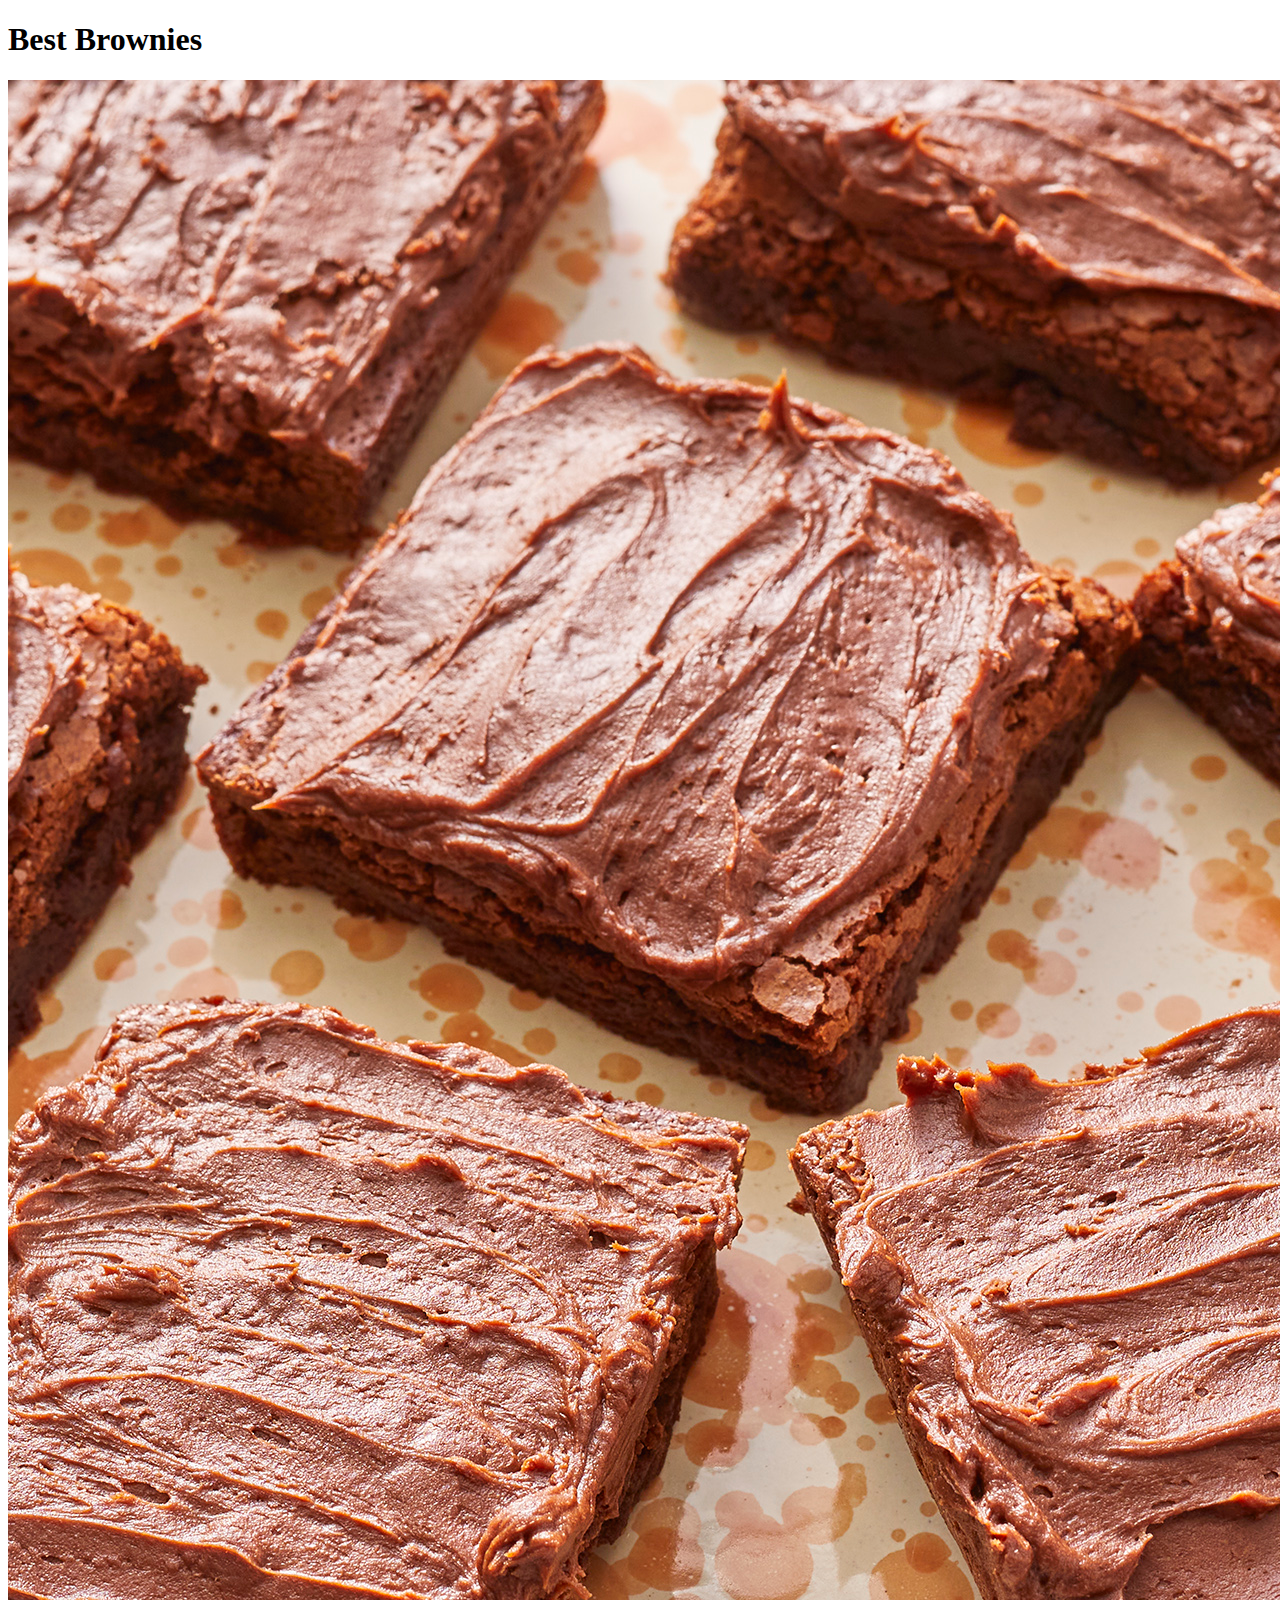
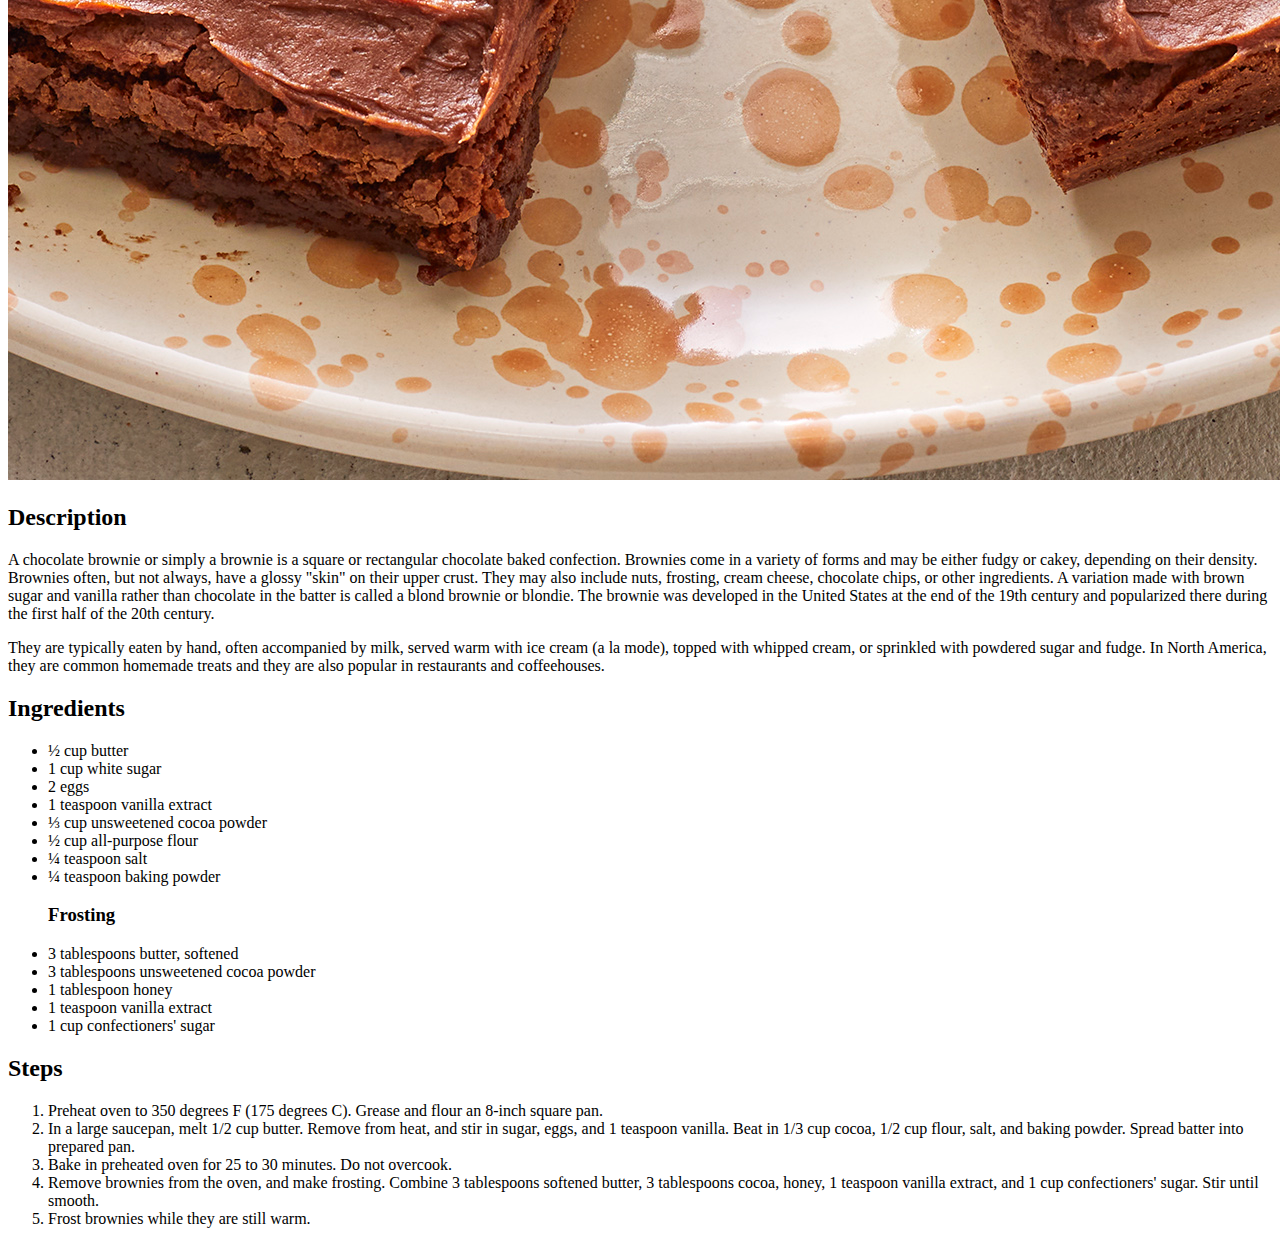
==== recipes/best-brownies.html @ 72243fcd "Rename files to naming convention" ====
<!DOCTYPE html>
<html lang="en">
  <head>
    <meta charset="UTF-8">
    <meta http-equiv="X-UA-Compatible" content="IE=edge">
    <meta name="viewport" content="width=device-width, initial-scale=1.0">
    <title>Best Brownies</title>
  </head>
  
  <body>
    <h1>Best Brownies</h1>
      <img src="../img/bestbrownies.jpeg">
      <h2>Description</h2>
        <p>
          A chocolate brownie or simply a brownie is a square or rectangular chocolate baked confection. 
          Brownies come in a variety of forms and may be either fudgy or cakey, depending on their density. 
          Brownies often, but not always, have a glossy "skin" on their upper crust. They may also include 
          nuts, frosting, cream cheese, chocolate chips, or other ingredients. A variation made with brown 
          sugar and vanilla rather than chocolate in the batter is called a blond brownie or blondie. The 
          brownie was developed in the United States at the end of the 19th century and popularized there 
          during the first half of the 20th century.
        </p>
        <p>
          They are typically eaten by hand, often accompanied by milk, served warm with ice cream (a la mode), 
          topped with whipped cream, or sprinkled with powdered sugar and fudge. In North America, they are 
          common homemade treats and they are also popular in restaurants and coffeehouses.
        </p>
      <h2>Ingredients</h2>
        <ul>
          <li>½ cup butter</li>
          <li>1 cup white sugar</li>
          <li>2 eggs</li>
          <li>1 teaspoon vanilla extract</li>
          <li>⅓ cup unsweetened cocoa powder</li>
          <li>½ cup all-purpose flour</li>
          <li>¼ teaspoon salt</li>
          <li>¼ teaspoon baking powder</li>
          <h3>Frosting</h3>
          <li>3 tablespoons butter, softened</li>
          <li>3 tablespoons unsweetened cocoa powder</li>
          <li>1 tablespoon honey</li>
          <li>1 teaspoon vanilla extract</li>
          <li>1 cup confectioners' sugar</li>
        </ul>
      <h2>Steps</h2>
        <ol>
          <li>Preheat oven to 350 degrees F (175 degrees C). Grease and flour an 8-inch square pan.</li>
          <li>In a large saucepan, melt 1/2 cup butter. Remove from heat, and stir in sugar, eggs, and 1 teaspoon vanilla. Beat in 1/3 cup cocoa, 1/2 cup flour, salt, and baking powder. Spread batter into prepared pan.</li>
          <li>Bake in preheated oven for 25 to 30 minutes. Do not overcook.</li>
          <li>Remove brownies from the oven, and make frosting. Combine 3 tablespoons softened butter, 3 tablespoons cocoa, honey, 1 teaspoon vanilla extract, and 1 cup confectioners' sugar. Stir until smooth.</li>
          <li>Frost brownies while they are still warm.</li>
        </ol>
  </body>
</html>
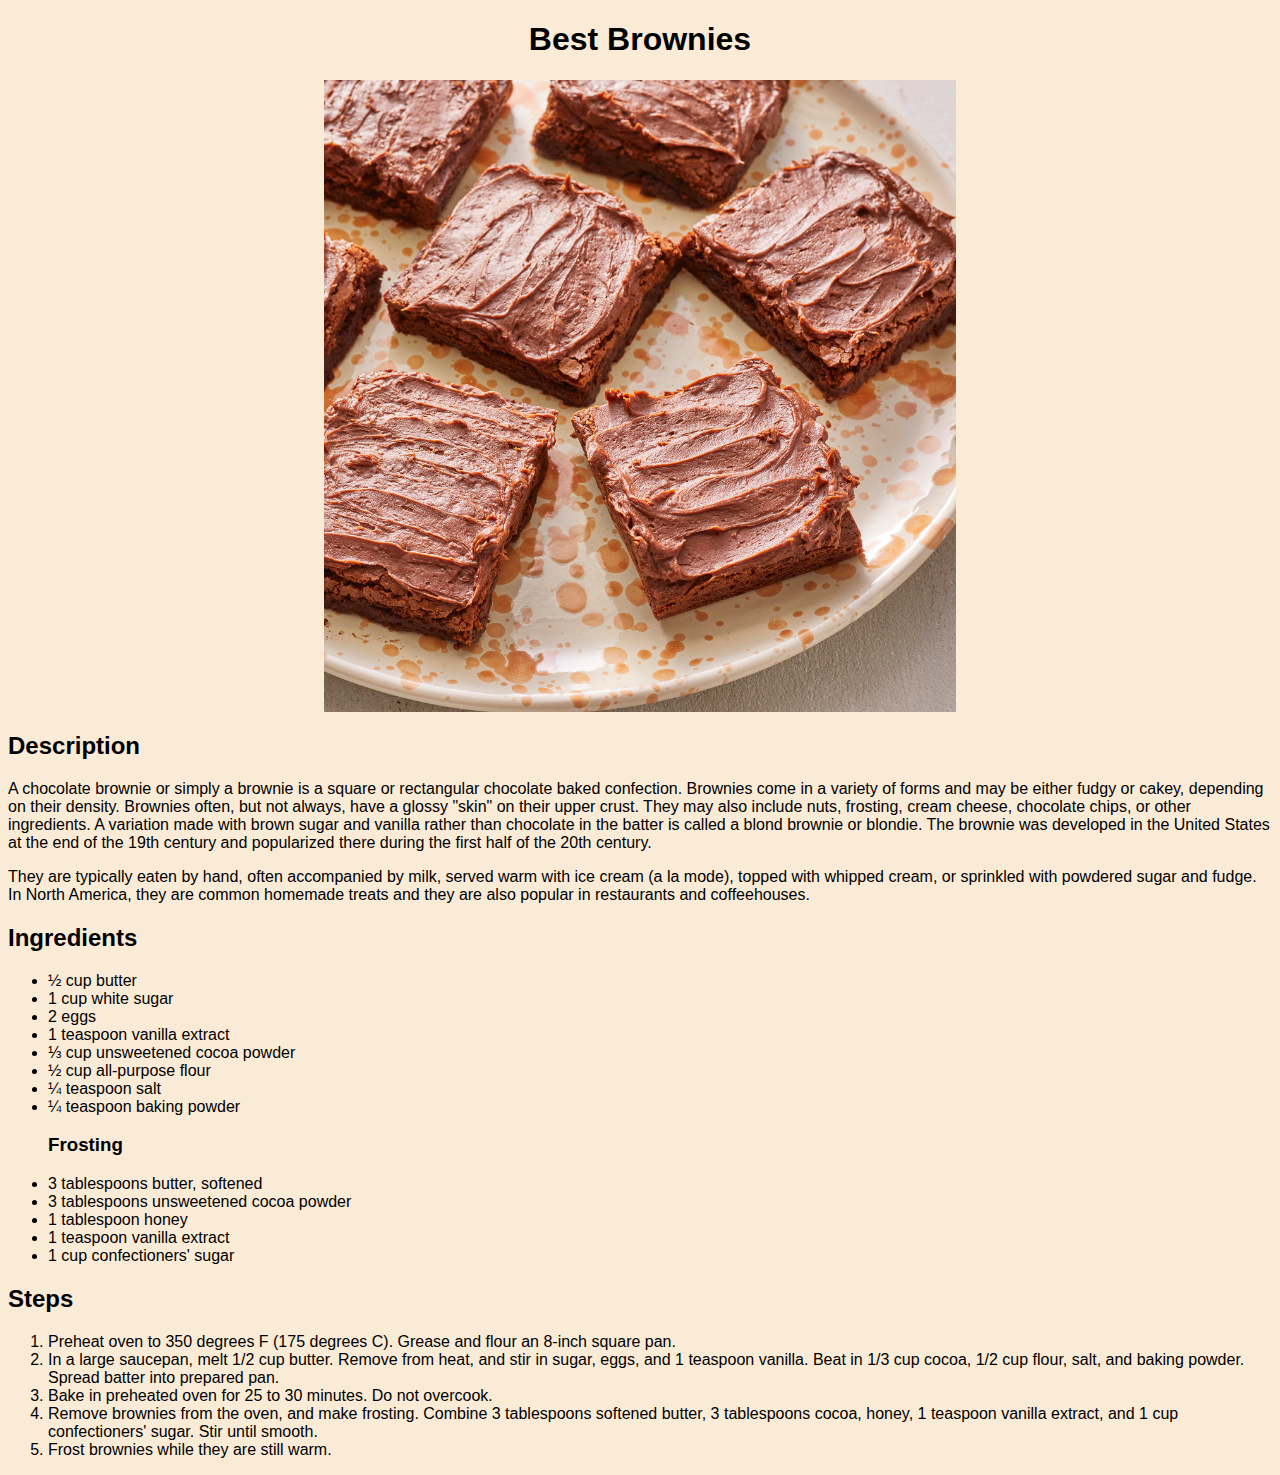
==== commit b978ecc0: "Add basic styling to index and subpages" ====
--- a/recipes/best-brownies.html
+++ b/recipes/best-brownies.html
@@ -4,6 +4,7 @@
     <meta charset="UTF-8">
     <meta http-equiv="X-UA-Compatible" content="IE=edge">
     <meta name="viewport" content="width=device-width, initial-scale=1.0">
+    <link rel="stylesheet" href="../styles.css">
     <title>Best Brownies</title>
   </head>
   
--- a/styles.css
+++ b/styles.css
@@ -0,0 +1,16 @@
+body {
+    background-color: antiquewhite;
+    font-family: Arial, Helvetica, sans-serif;
+}
+
+h1 {
+    text-align: center;
+}
+
+img {
+    height: auto;
+    width: 50%; /*500px?*/
+    display: block;
+    margin-left: auto;
+    margin-right: auto;
+}